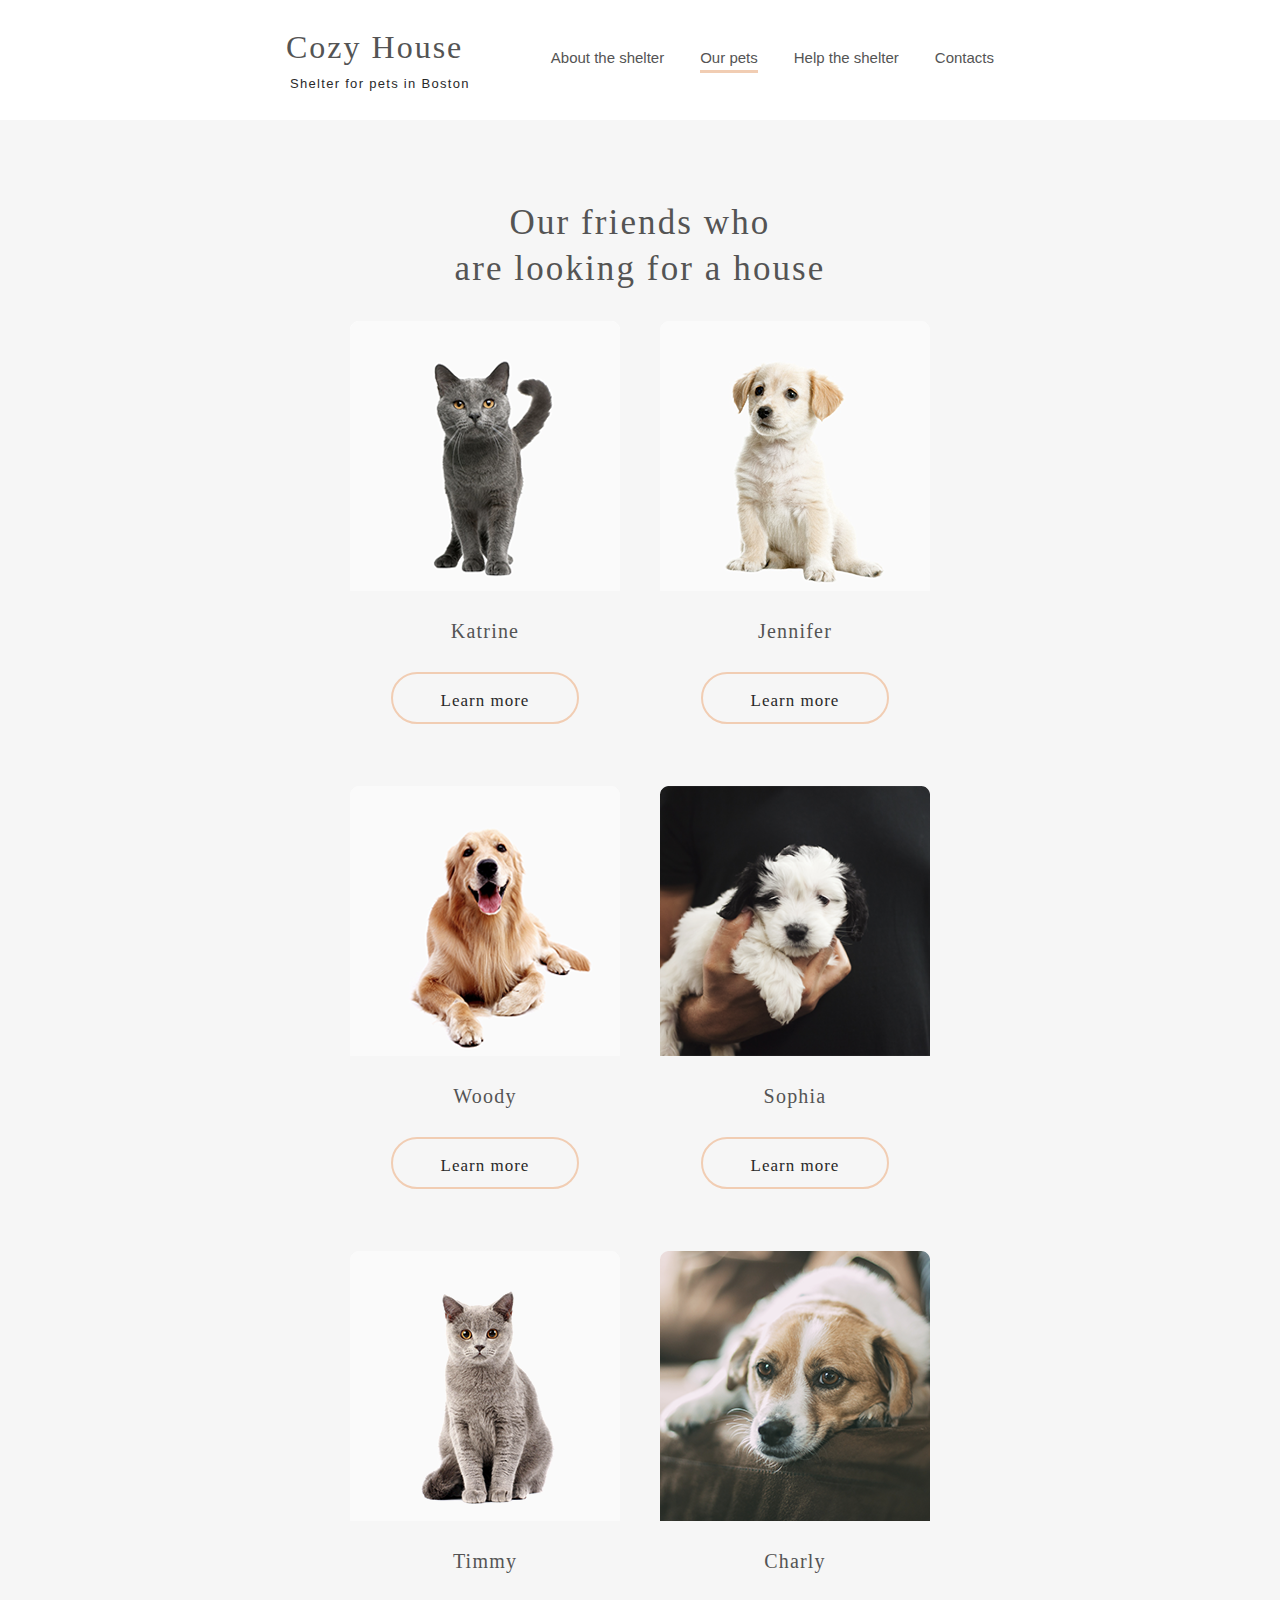
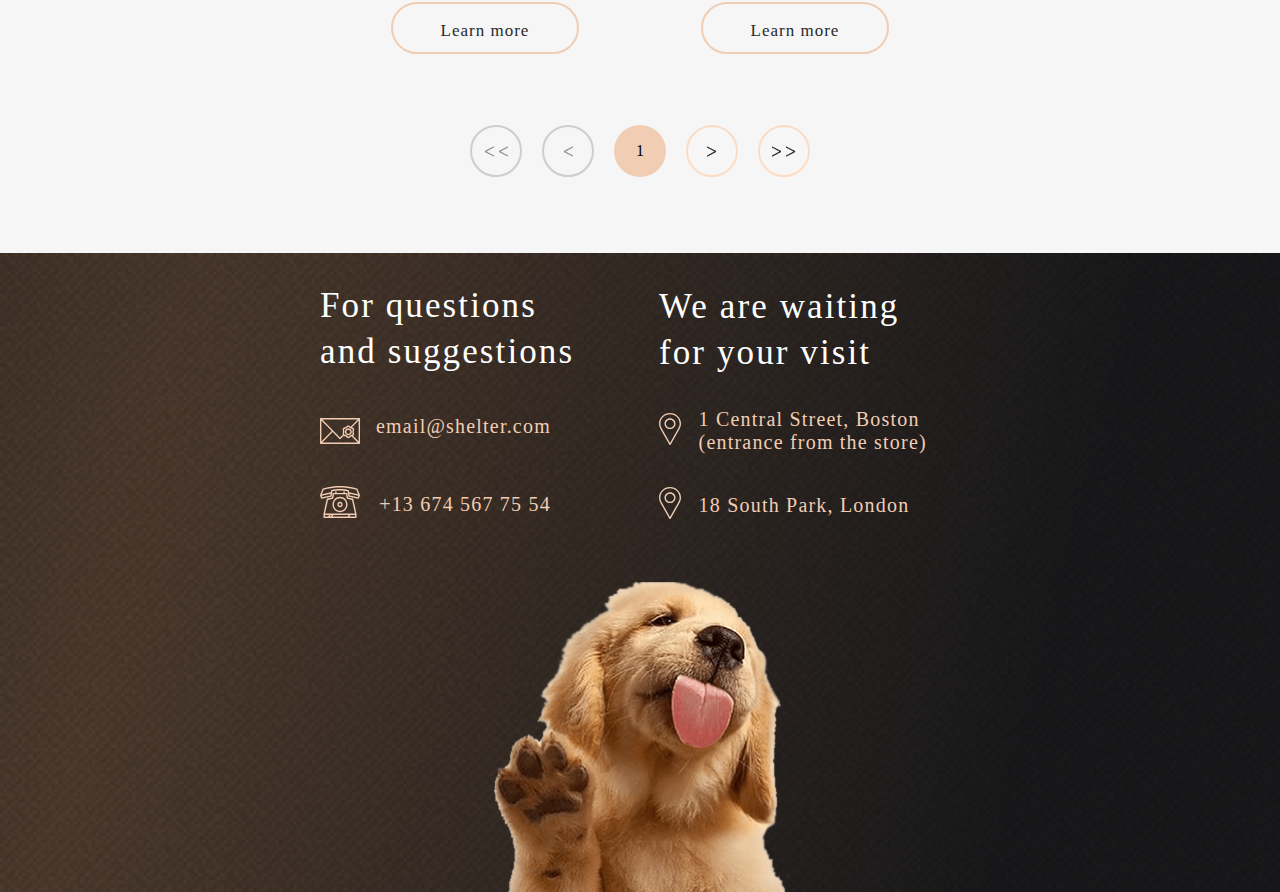
==== pages/pets/index.html @ 71112c34 "add files" ====
<!DOCTYPE html>
<html lang="en">
<head>
    <meta charset="UTF-8">
    <meta name="viewport" content="width=device-width, initial-scale=1.0">
    <link href = 'style.css' type='text/css' rel = 'stylesheet'>
    <title>Our Pets</title>
</head>
<body>
    <div class = 'wrapper'>
        <header class = 'header'>
            <div class = 'header_container'>
                <div class = 'logo'>
                    <h1>Cozy House</h1>
                    <p>Shelter for pets in Boston</p>
                </div>
                <nav>
                    <a href="../../pages/main/index.html">About the shelter</a>
                    <a href="#">Our pets</a>
                    <a href="../../pages/main/index.html#help">Help the shelter</a>
                    <a href="#footer">Contacts</a>
                </nav>
            </div>
        </header>
        <div class = 'pets_wrapper'>
            <div class = 'pets'>
                <div class = 'our_friends_container'>
                    <h3>Our friends who<br>are looking for a house</h3>
                </div>
                <div class = 'pets_grid'>
                    <div class="pets_grid_1">
                        <img src="../../assets/images/pets-katrine.png" width="270px" height="270px">
                        <p>Katrine</p>
                        <a href="#" class="button_pet">Learn more</a>
                    </div>
                    <div class="pets_grid_2">
                        <img src="../../assets/images/pets-jennifer.png" width="270px" height="270px" >
                        <p>Jennifer</p>
                        <a href="#" class="button_pet">Learn more</a>
                    </div>
                    <div class="pets_grid_3">
                        <img src="../../assets/images/pets-woody.png" width="270px" height="270px" >
                        <p>Woody</p>
                        <a href="#" class="button_pet">Learn more</a>
                    </div>
                    <div class="pets_grid_4">
                        <img src="../../assets/images/pets-sophia.png" width="270px" height="270px" >
                        <p>Sophia</p>
                        <a href="#" class="button_pet">Learn more</a>
                    </div>
                    <div class="pets_grid_5">
                        <img src="../../assets/images/pets-timmy.png" width="270px" height="270px" >
                        <p>Timmy</p>
                        <a href="#" class="button_pet">Learn more</a>
                    </div>
                    <div class="pets_grid_6">
                        <img src="../../assets/images/pets-charly.png" width="270px" height="270px" >
                        <p>Charly</p>
                        <a href="#" class="button_pet">Learn more</a>
                    </div>
                    <div class="pets_grid_7">
                        <img src="../../assets/images/pets-scarlet.png" width="270px" height="270px" >
                        <p>Scarlett</p>
                        <a href="#" class="button_pet">Learn more</a>
                    </div>
                    <div class="pets_grid_8">
                        <img src="../../assets/images/pets-freddie.png" width="270px" height="270px" >
                        <p>Freddie</p>
                        <a href="#" class="button_pet">Learn more</a>
                    </div>
                </div>
                <div class="pagination">
                    <div class = 'btn_pag_left_double disable'>
                        <img src ='../../assets/icons/double_arrow.png' width = '25px' height="11px" class="disable_arrow">
                    </div>
                    <div class = 'btn_pag_left disable'>
                        <img src ='../../assets/icons/arrow.png' width = '10px' height="11px" class="disable_arrow" >
                    </div>
                    <div class = 'pag_page'>
                        <span>1</span>
                    </div>
                    <div class = 'btn_pag_right'>
                        <img src ='../../assets/icons/arrow.png' width = '10px' height="11px" >
                    </div>
                    <div class = 'btn_pag_rigth_double'>
                        <img src ='../../assets/icons/double_arrow.png' width = '25px' height="11px" >
                    </div>
                </div>
            </div>
        </div>
        <div class="footer_wrapper">
            <footer id="footer">
                <div class="footer_container">
                    <div class = 'footer_grid'>
                        <div class="footer_first_grid">
                            <h3>For questions and suggestions</h3>
                            <div class="footer_mail_flex">
                                <div>
                                    <a href="mailto:email@shelter.com"><img src="../../assets/icons/icon-email.svg"></a>
                                </div>
                                <div>
                                    <a href="mailto:email@shelter.com">email@shelter.com</a>
                                </div>
                            </div>
                            <div class = 'footer_phone_flex'>
                                <div>
                                    <a href="tel:+136745677554"><img src="../../assets/icons/icon-phone.svg"></a>
                                </div>
                                <div>
                                    <a href="tel:+136745677554">+13 674 567 75 54</a>
                                </div>
                            </div>
                        </div>
                        <div class="footer_second_grid">
                            <h3>We are waiting for your visit</h3>
                            <div class="footer_location_flex">
                                <div>
                                    <a href="https://www.google.com/maps/place/%D0%93%D1%80%D0%B5%D0%BD%D0%BB%D0%B0%D0%BD%D0%B4%D0%B8%D1%8F/@67.8645789,-73.8123228,3z/data=!3m1!4b1!4m5!3m4!1s0x4ea20dbbe3c07715:0x34cf9d830114e218!8m2!3d65.8747247!4d-46.1425781!5m1!1e1?hl=ru-RU" target="_blank"><img src="../../assets/icons/icon-marker.svg"></a>
                                </div>
                                <div class="location_link">
                                    <a href="https://www.google.com/maps/place/%D0%93%D1%80%D0%B5%D0%BD%D0%BB%D0%B0%D0%BD%D0%B4%D0%B8%D1%8F/@67.8645789,-73.8123228,3z/data=!3m1!4b1!4m5!3m4!1s0x4ea20dbbe3c07715:0x34cf9d830114e218!8m2!3d65.8747247!4d-46.1425781!5m1!1e1?hl=ru-RU" target="_blank">1 Central Street, Boston (entrance from the store)</a>
                                </div>
                            </div>
                            <div class = 'footer_location_flex'>
                                <div>
                                    <a href="https://www.google.com/maps/place/%D0%93%D1%80%D0%B5%D0%BD%D0%BB%D0%B0%D0%BD%D0%B4%D0%B8%D1%8F/@67.8645789,-73.8123228,3z/data=!3m1!4b1!4m5!3m4!1s0x4ea20dbbe3c07715:0x34cf9d830114e218!8m2!3d65.8747247!4d-46.1425781!5m1!1e1?hl=ru-RU" target="_blank"><img src="../../assets/icons/icon-marker.svg"></a>
                                </div>
                                <div>
                                    <a href="https://www.google.com/maps/place/%D0%93%D1%80%D0%B5%D0%BD%D0%BB%D0%B0%D0%BD%D0%B4%D0%B8%D1%8F/@67.8645789,-73.8123228,3z/data=!3m1!4b1!4m5!3m4!1s0x4ea20dbbe3c07715:0x34cf9d830114e218!8m2!3d65.8747247!4d-46.1425781!5m1!1e1?hl=ru-RU" target="_blank">18 South Park, London </a>
                                </div>
                            </div>
                        </div>
                        <div class = "footer_third_grid">
                            <img src="../../assets/images/footer-puppy.png" >
                        </div>
                    </div>
                </div>
            </footer>
        </div>
    </div>
    <script src = 'script.js'></script>
</body>
</html>
---- pages/pets/style.css ----
*,
::before,
::after {
  box-sizing: border-box;
  margin: 0;
  padding: 0;
}

.header {
  width: 1280px;
  height: 120px;
  /* position: sticky; */
  background-color: #FFFFFF;
  top: 0;
  margin: 0px auto;
}

.header_container {
  width: 93.75%;
  display: flex;
  justify-content: space-between;
  align-items: center;
  margin: 0px auto;
  padding-top: 1.875rem;
}

.logo {
  cursor: pointer;
}

.logo h1 {
  font: normal 400 32px Georgia;
  letter-spacing: 2px;
  line-height: 35.2px;
  color: #545454;
}

.logo p {
  font: normal 400 13px Arial;
  color: #292929;
  padding-top: 0.65rem;
  padding-left: 4px;
  letter-spacing: 0.1em;
  line-height: 15px;
}

nav {
  margin-bottom: 0.3125rem;
}

nav a {
  font: normal 400 15px Arial;
  color: #545454;
  text-decoration: none;
  padding-bottom: 4px;
}

nav a:hover {
  cursor: pointer;
  border-bottom: 0.2rem solid #F1CDB3;
  transition: 0.2s;
}

nav a:nth-of-type(2) {
  margin-right: 2rem;
  margin-left: 2rem;
}

nav a:nth-of-type(3) {
  margin-right: 2rem;
}

nav a:nth-of-type(2) {
  border-bottom: 0.2rem solid #F1CDB3;
}

/* ======================================================================= */
/* Pets */

.pets_wrapper{
  width: 100%;
  background-color: #F6F6F6;
}
.pets {
  width: 1280px;
  height: 1342px;
  margin: 0px auto;
}

.our_friends_container {
  width: 93.75%;
  margin: 0px auto;
}

.our_friends_container h3 {
  width: 33.33%;
  font: normal 400 35px Georgia;
  line-height: 45.5px;
  margin: 0px auto;
  color: #545454;
  text-align: center;
  letter-spacing: 0.06em;
  padding-top: 5rem;
}

.pets_grid {
  width: 93.75%;
  height: 873px;
  margin: 0px auto;
  margin-top: 3.64rem;
  display: grid;
  grid-template-columns: 1fr 1fr 1fr 1fr;
  grid-template-rows: 1fr 1fr;
  grid-row-gap: 4rem;
  grid-column-gap: 2.5rem;
}

.pets_grid div:hover {
  cursor: pointer;
  box-shadow: 0px 5px 10px 2px rgba(34, 60, 80, 0.2);
  transition: 0.1s;
}
.pets_grid div:hover a {
  background-color: #FDDCC4;
}

.pets_grid p {
  font: normal 400 20px Georgia;
  letter-spacing: 0.06em;
  line-height: 23px;
  color: #545454;
  text-align: center;
  margin-top: 1.59rem;
}

.button_pet {
  width: 69.27%;
  padding-top: 17px;
  padding-bottom: 11px;
  display: block;
  text-align: center;
  margin: 0px auto;
  margin-top: 1.8125rem;
  font: normal 400 17px Georgia;
  letter-spacing: 1px;
  color: #292929;
  text-decoration: none;
  outline: none;
  border: 2px solid #F1CDB3;
  border-radius: 100px;
}

.button_pet:hover {
  background-color: #FDDCC4;
  transition: 0.1s;
}

.pagination {
  width: 26.56%;
  display: flex;
  margin: 0px auto;
  justify-content: space-between;
  margin-top: 5.5rem;
}

.btn_pag_right:hover, .btn_pag_rigth_double:hover {
  cursor: pointer;
  background-color: #FDDCC4;
  transition: 0.1s;
}

.pag_page {
  border: none;
  background-color: #F1CDB3;
  width: 52px;
  height: 52px;
  border-radius: 50%;
  text-align: center;
}

.btn_pag_left_double, .btn_pag_left, .btn_pag_right, .btn_pag_rigth_double {
  width: 52px;
  height: 52px;
  border: 2px solid #FDDCC4;
  border-radius: 50%;
  text-align: center;
}

.pagination img, .pagination span {
  position: relative;
  top: 33%;
}

.btn_pag_left_double img, .btn_pag_left img {
  transform: rotate(180deg);
}

.btn_pag_left_double.disable {
  border: 2px solid #CDCDCD;
}

.btn_pag_left.disable {
  border: 2px solid #CDCDCD;
}

.disable_arrow {
  filter: opacity(0.5);
}

/* ======================================================================= */
/* Footer */

.footer_wrapper{
  width: 100%;
  background-image: url("../../assets/images/footer-background.png");
  background-repeat: no-repeat;
  background-size: cover;
}
footer {
  width: 1280px;
  height: 350px;
  margin: 0px auto;
}

.footer_container {
  width: 93.75%;
  margin: 0px auto;
  height: 100%;
}

.footer_grid {
  display: grid;
  grid-template-columns: 1.15fr 1fr 1fr;
}

.footer_first_grid {
  margin-top: 3.5rem;
}

.footer_grid h3 {
  width: 69.5%;
  font: normal 400 35px Georgia;
  line-height: 45.5px;
  color: #FFFFFF;
  letter-spacing: 0.06em;
}

.footer_mail_flex {
  display: flex;
  margin-top: 2.59rem;
  gap: 1rem;
  cursor: pointer;
}

.footer_mail_flex a {
  font: normal 400 20px Georgia;
  color: #F1CDB3;
  letter-spacing: 0.06em;
  text-decoration: none;
}

.footer_phone_flex {
  display: flex;
  margin-top: 2.1rem;
  gap: 1.2rem;
  align-items: center;
  cursor: pointer;
}

.footer_phone_flex a {
  font: normal 400 20px Georgia;
  color: #F1CDB3;
  letter-spacing: 0.06em;
  text-decoration: none;
}

.footer_second_grid {
  margin-top: 3.5rem;
}

.footer_location_flex {
  display: flex;
  margin-top: 2rem;
  gap: 1.1rem;
  align-items: center;
  cursor: pointer;
}

.location_link {
  width: 68.25%;
}

.footer_location_flex a {
  font: normal 400 20px Georgia;
  color: #F1CDB3;
  letter-spacing: 0.06em;
  text-decoration: none;
  line-height: 23px;
}

.footer_third_grid img {
  position: relative;
  top: 2.5rem;
  left: 5rem;
}

/* Tablet view */
@media (min-width: 768px) and (max-width: 1280px) {

  .header {
    width: 768px;
    height: 120px;
  }

  .header_container {
    width: 92.1875%;
  }

  /* ======================================================================= */
/* Pets */

  .pets_wrapper{
    width: 100%;
    background-color: #F6F6F6;
  }
  .pets {
    width: 768px;
    height: 1733px;
    margin: 0px auto;
  }

  .our_friends_container {
    width: 92.1875%;
    margin: 0px auto;
  }
  
  .our_friends_container h3 {
    width: 56.497%;
  }

  .pets_grid {
    width: 75.52%;
    height: 1365px;
    margin: 0px auto;
    margin-top: 1.875rem;
    display: grid;
    grid-template-columns: 1fr 1fr;
    grid-template-rows: 1fr 1fr 1fr;
    grid-row-gap: 1.875rem;
    grid-column-gap: 2.5rem;
  }

  .pets_grid_7{
    display: none;
  }

  .pets_grid_8{
    display: none;
  }

  .pagination {
    width: 44.27%;
    display: flex;
    margin: 0px auto;
    justify-content: space-between;
    margin-top: 2.4375rem;
  }

   /* ======================================================================= */
/* Footer */
.footer_wrapper {
  width: 100%;
  background-image: url("../../assets/images/footer-gradient-background.png");
  background-repeat: no-repeat;
  background-size: cover;
}

footer {
  width: 768px;
  height: 639px;
  margin: 0px auto;
}

.footer_first_grid {
  margin-top: 3.5rem;
  grid-area:communication
}

.footer_second_grid {
  margin-top: 3.5rem;
  grid-area:location;
}


.footer_third_grid{
  grid-area: footerpet;
}

.footer_container {
  width: 92.1875%;
  margin: 0px auto;
  height: 100%;
}

.footer_grid {
  display: grid;
  grid-template-columns: 1fr 1fr;
  grid-template-rows: 1fr 1fr;
  grid-template-areas: "communication location"
                        "footerpet footerpet";
}

.footer_first_grid {
  margin-left:2.125rem;
  margin-top: 1.875rem;
}

.footer_grid h3 {
  width: 87.8755%;
  font: normal 400 35px Georgia;
  line-height: 45.5px;
  color: #FFFFFF;
  letter-spacing: 0.06em;
}

.footer_mail_flex {
  display: flex;
  margin-top: 2.59rem;
  gap: 1rem;
}

.footer_mail_flex a {
  font: normal 400 20px Georgia;
  color: #F1CDB3;
  letter-spacing: 0.06em;
  text-decoration: none;
}

.footer_phone_flex {
  display: flex;
  margin-top: 2.1rem;
  gap: 1.2rem;
  align-items: center;
}

.footer_phone_flex a {
  font: normal 400 20px Georgia;
  color: #F1CDB3;
  letter-spacing: 0.06em;
  text-decoration: none;
}

.footer_second_grid {
  margin-left:1.1875rem;
  margin-top: 1.9375rem;
}

.footer_location_flex {
  display: flex;
  margin-top: 2.0625rem;
  gap: 1.1rem;
  align-items: center;
}

.location_link {
  width: 77.62%;
}

.footer_location_flex a {
  font: normal 400 20px Georgia;
  color: #F1CDB3;
  letter-spacing: 0.06em;
  text-decoration: none;
  line-height: 23px;
}

.footer_third_grid img {
  position: relative;
  top: 0.9375rem;
  left: 12.75rem;
}
}

@media (min-width: 320px) and (max-width: 767px) {

  .header {
    width: 320px;
    height: 120px;
  }

  nav{
    display: none;
  }

  .header_container {
    width: 93.75%;
  }

    /* ======================================================================= */
/* Pets */

.pets_wrapper{
  width: 100%;
  background-color: #F6F6F6;
}
.pets {
  width: 320px;
  height: 1649px;
  margin: 0px auto;
}

.our_friends_container {
  width: 93.75%;
  margin: 0px auto;
}

.our_friends_container h3 {
  width: 100%;
  font: normal 400 25px Georgia;
  line-height: 32.5px;
  letter-spacing: 0.06em;
  text-align: center;
  padding-top: 2.625rem;
}

.pets_grid {
  width: 84.375%;
  height: 1365px;
  margin: 0px auto;
  margin-top: 2.625rem;
  display: grid;
  grid-template-columns: 1fr;
  grid-template-rows: 1fr 1fr 1fr;
  grid-row-gap: 1.875rem;
  grid-column-gap: 2.5rem;
}

.pets_grid_4{
  display: none;
}

.pets_grid_5{
  display: none;
}

.pets_grid_6{
  display: none;
}

.pets_grid_7{
  display: none;
}

.pets_grid_8{
  display: none;
}


.pagination {
  width: 93.75%;
  display: flex;
  margin: 0px auto;
  justify-content: space-between;
  margin-top: 2.625rem;
}


/* Footer */
/* ========================================================================= */

.footer_wrapper {
  width: 100%;
  background-image: url("../../assets/images/footer-gradient-background_mobile.png");
  background-repeat: no-repeat;
  background-size: cover;
}

footer {
  width: 320px;
  height: 809px;
  margin: 0px auto;
}

.footer_first_grid {
  margin-top: 3.5rem;
  grid-area:communication
}

.footer_second_grid {
  margin-top: 3.5rem;
  grid-area:location;
}


.footer_third_grid{
  grid-area: footerpet;
}

.footer_container {
  width: 93.75%;
  margin: 0px auto;
  height: 100%;
}

.footer_grid {
  display: grid;
  grid-template-columns: 1fr;
  grid-template-rows: 1fr 1fr 1fr;
  grid-template-areas: "communication"
                        "location"
                        "footerpet";
}

.footer_first_grid {
  margin-left:0rem;
  margin-top: 1.875rem;
}

.footer_grid h3 {
  margin: 0px auto;
  width: 87.8755%;
  font: normal 400 25px Georgia;
  line-height: 32.5px;
  color: #FFFFFF;
  letter-spacing: 0.06em;
  text-align: center;
}

.footer_mail_flex {
  display: flex;
  margin-top: 2.59rem;
  justify-content: center;
  gap: 1rem;
}

.footer_mail_flex a {
  font: normal 400 20px Georgia;
  color: #F1CDB3;
  letter-spacing: 0.06em;
  text-decoration: none;
}

.footer_phone_flex {
  display: flex;
  margin-top: 2.1rem;
  gap: 1.2rem;
  align-items: center;
  justify-content: center;
}

.footer_phone_flex a {
  font: normal 400 20px Georgia;
  color: #F1CDB3;
  letter-spacing: 0.06em;
  text-decoration: none;
}

.footer_second_grid {
  margin-left:1.1875rem;
  margin-top: 1.9375rem;
}

.footer_location_flex {
  display: flex;
  margin-top: 2.0625rem;
  gap: 1.1rem;
  align-items: center;
}

.location_link {
  width: 77.62%;
}

.footer_location_flex a {
  font: normal 400 20px Georgia;
  color: #F1CDB3;
  letter-spacing: 0.06em;
  text-decoration: none;
  line-height: 23px;
}

.footer_third_grid img {
  position: relative;
  top: 0.9375rem;
  left: 12.75rem;
}




}
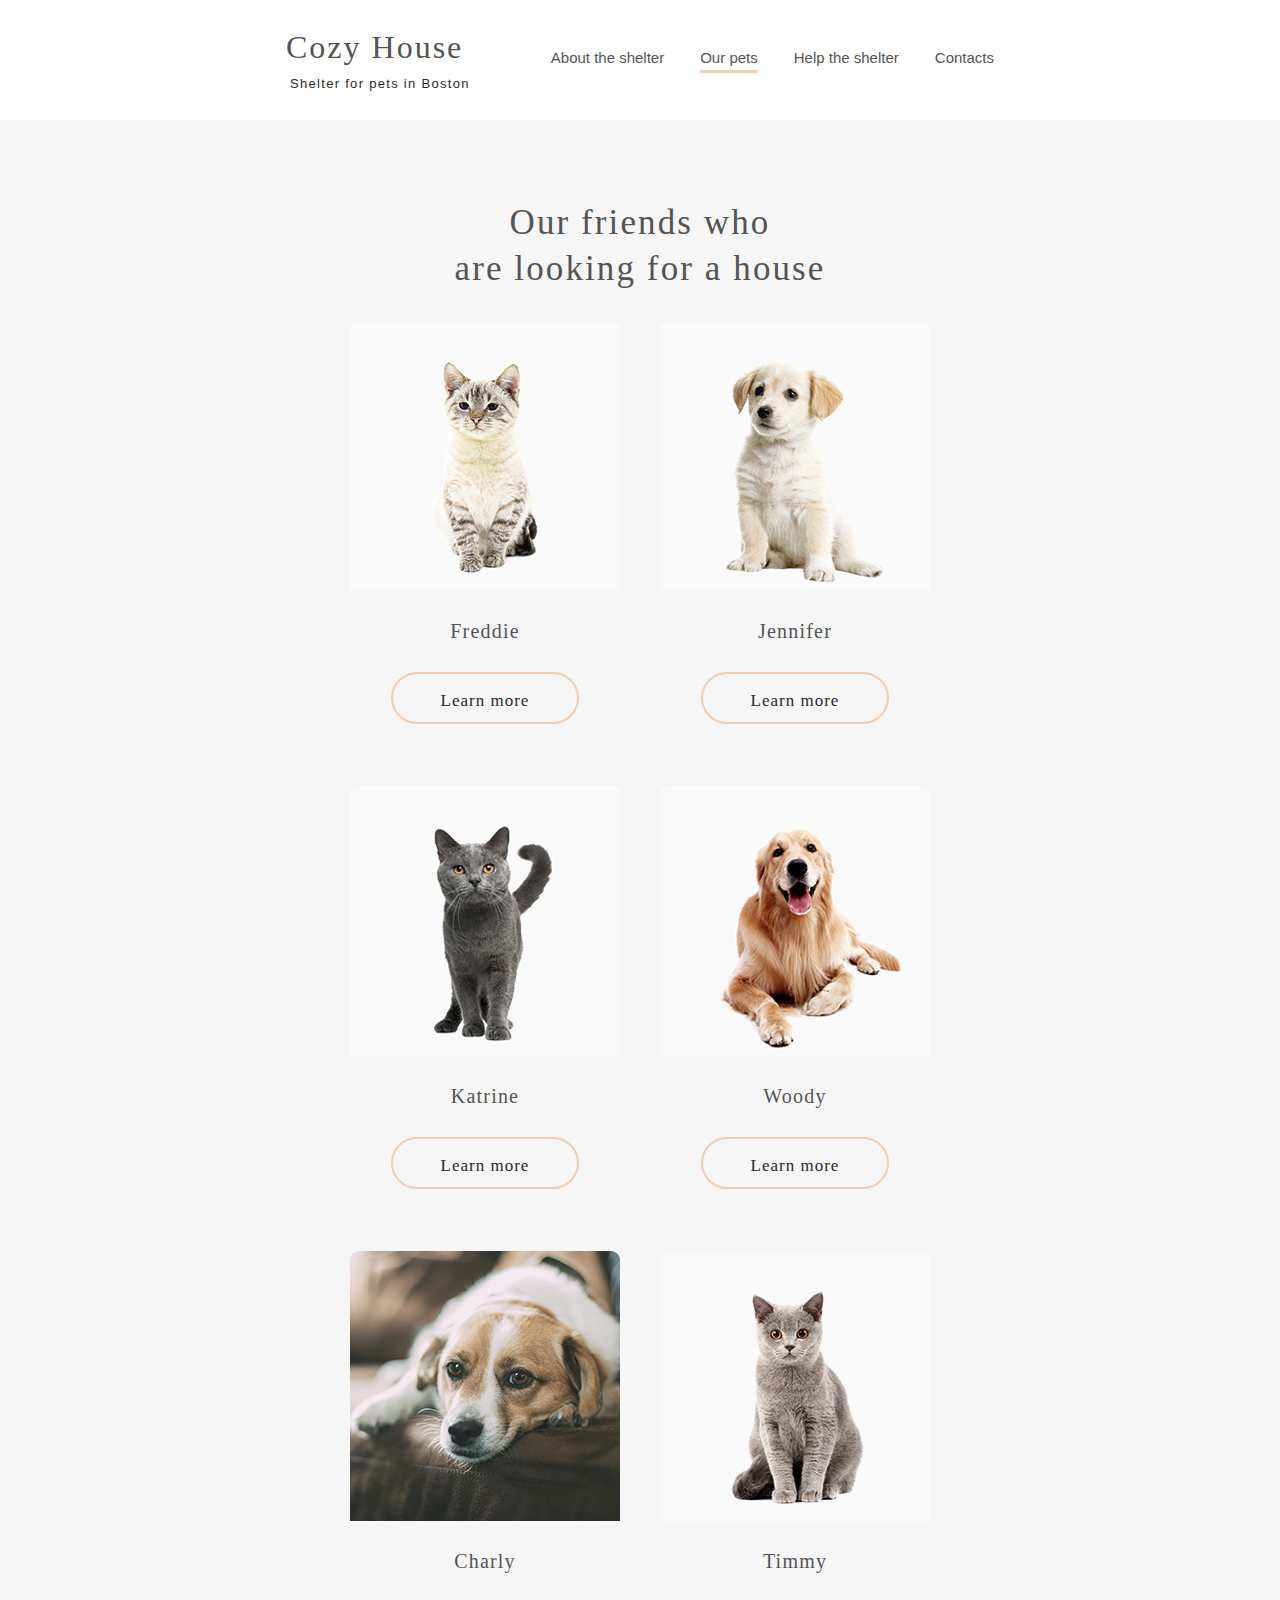
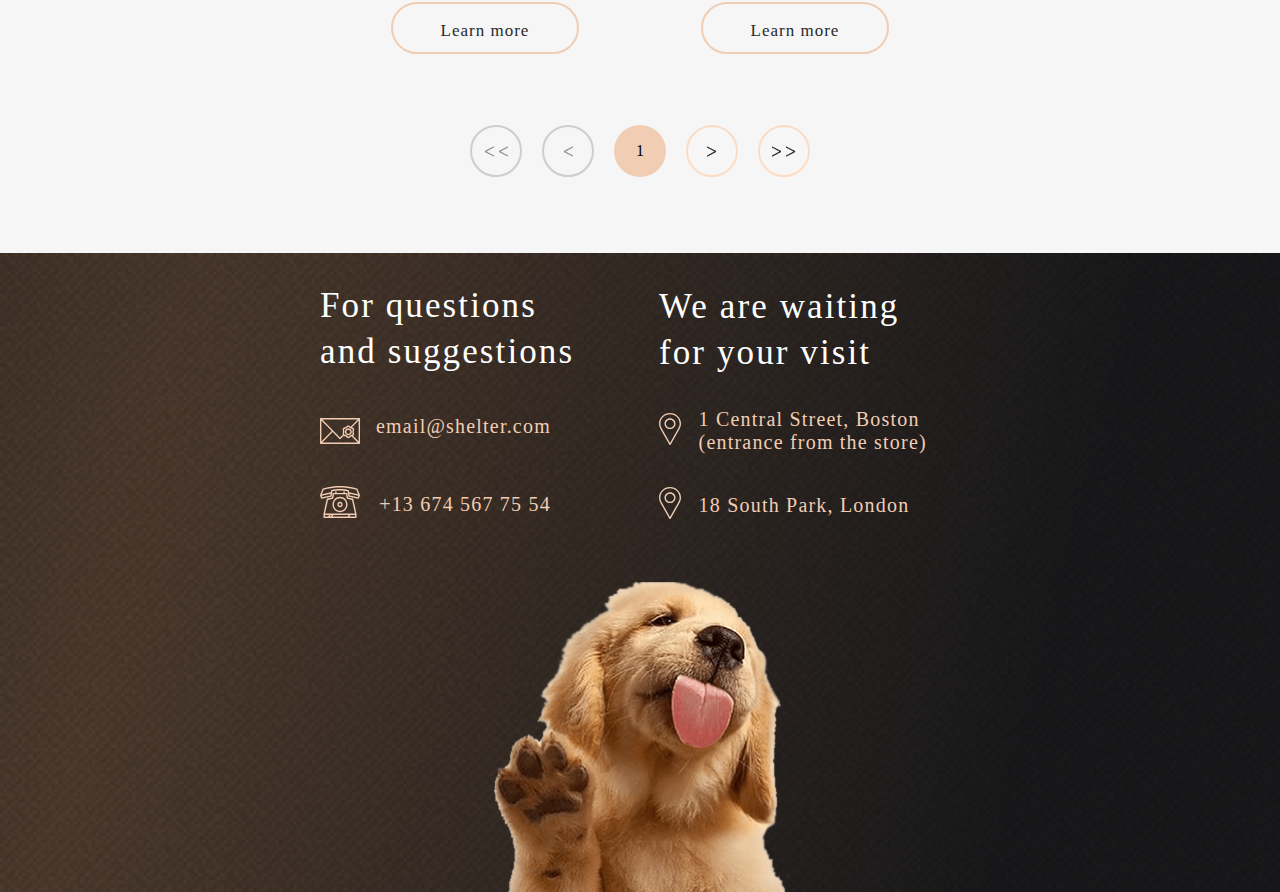
==== commit 60087d1c: "feat new feature" ====
--- a/pages/pets/index.html
+++ b/pages/pets/index.html
@@ -4,6 +4,8 @@
     <meta charset="UTF-8">
     <meta name="viewport" content="width=device-width, initial-scale=1.0">
     <link href = 'style.css' type='text/css' rel = 'stylesheet'>
+    <link rel="preconnect" href="https://fonts.gstatic.com">
+    <link href="https://fonts.googleapis.com/css2?family=Andika+New+Basic:wght@400;700&display=swap" rel="stylesheet">
     <title>Our Pets</title>
 </head>
 <body>
@@ -14,12 +16,26 @@
                     <h1>Cozy House</h1>
                     <p>Shelter for pets in Boston</p>
                 </div>
-                <nav>
-                    <a href="../../pages/main/index.html">About the shelter</a>
+                <nav class = 'nav'>
+                    <input type="checkbox" id="nav__checkbox" class="nav__checkbox">
+                    <label for="nav__checkbox" class="nav__toggle">
+                        <svg class="menu" viewBox="0 0 448 512" width="100" title="bars">
+                            <path d="M16 132h416c8.837 0 16-7.163 16-16V76c0-8.837-7.163-16-16-16H16C7.163 60 0 67.163 0 76v40c0 8.837 7.163 16 16 16zm0 160h416c8.837 0 16-7.163 16-16v-40c0-8.837-7.163-16-16-16H16c-8.837 0-16 7.163-16 16v40c0 8.837 7.163 16 16 16zm0 160h416c8.837 0 16-7.163 16-16v-40c0-8.837-7.163-16-16-16H16c-8.837 0-16 7.163-16 16v40c0 8.837 7.163 16 16 16z" />
+                        </svg>
+                    </label>
+                    <a href="../main/index.html">About the shelter</a>
                     <a href="#">Our pets</a>
                     <a href="../../pages/main/index.html#help">Help the shelter</a>
                     <a href="#footer">Contacts</a>
                 </nav>
+            </div>
+            <div class = 'burger_menu'>
+                <div class = 'burger_links'>
+                    <a href="../main/index.html">About the shelter</a>
+                    <a href="#">Our pets</a>
+                    <a href="../../pages/main/index.html#help">Help the shelter</a>
+                    <a href="#footer">Contacts</a>
+                </div>
             </div>
         </header>
         <div class = 'pets_wrapper'>
@@ -28,42 +44,42 @@
                     <h3>Our friends who<br>are looking for a house</h3>
                 </div>
                 <div class = 'pets_grid'>
-                    <div class="pets_grid_1">
-                        <img src="../../assets/images/pets-katrine.png" width="270px" height="270px">
-                        <p>Katrine</p>
+                    <div class="pets_grid_1" id = ''>
+                        <img src="" width="270px" height="270px">
+                        <p></p>
                         <a href="#" class="button_pet">Learn more</a>
                     </div>
-                    <div class="pets_grid_2">
-                        <img src="../../assets/images/pets-jennifer.png" width="270px" height="270px" >
-                        <p>Jennifer</p>
+                    <div class="pets_grid_2" id = ''>
+                        <img src="" width="270px" height="270px" >
+                        <p></p>
                         <a href="#" class="button_pet">Learn more</a>
                     </div>
-                    <div class="pets_grid_3">
-                        <img src="../../assets/images/pets-woody.png" width="270px" height="270px" >
-                        <p>Woody</p>
+                    <div class="pets_grid_3" id = ''>
+                        <img src="" width="270px" height="270px" >
+                        <p></p>
                         <a href="#" class="button_pet">Learn more</a>
                     </div>
-                    <div class="pets_grid_4">
-                        <img src="../../assets/images/pets-sophia.png" width="270px" height="270px" >
-                        <p>Sophia</p>
+                    <div class="pets_grid_4" id = ''>
+                        <img src="" width="270px" height="270px" >
+                        <p></p>
                         <a href="#" class="button_pet">Learn more</a>
                     </div>
-                    <div class="pets_grid_5">
-                        <img src="../../assets/images/pets-timmy.png" width="270px" height="270px" >
-                        <p>Timmy</p>
+                    <div class="pets_grid_5" id = ''>
+                        <img src="" width="270px" height="270px" >
+                        <p></p>
                         <a href="#" class="button_pet">Learn more</a>
                     </div>
-                    <div class="pets_grid_6">
-                        <img src="../../assets/images/pets-charly.png" width="270px" height="270px" >
-                        <p>Charly</p>
+                    <div class="pets_grid_6" id = ''>
+                        <img src="" width="270px" height="270px" >
+                        <p></p>
                         <a href="#" class="button_pet">Learn more</a>
                     </div>
-                    <div class="pets_grid_7">
-                        <img src="../../assets/images/pets-scarlet.png" width="270px" height="270px" >
-                        <p>Scarlett</p>
+                    <div class="pets_grid_7" id = ''>
+                        <img src="" width="270px" height="270px" >
+                        <p></p>
                         <a href="#" class="button_pet">Learn more</a>
                     </div>
-                    <div class="pets_grid_8">
+                    <div class="pets_grid_8" id = ''>
                         <img src="../../assets/images/pets-freddie.png" width="270px" height="270px" >
                         <p>Freddie</p>
                         <a href="#" class="button_pet">Learn more</a>
@@ -84,6 +100,29 @@
                     </div>
                     <div class = 'btn_pag_rigth_double'>
                         <img src ='../../assets/icons/double_arrow.png' width = '25px' height="11px" >
+                    </div>
+                </div>
+            </div>
+        </div>
+        <div class = 'modal_wrapper'>
+            <div class = 'modal'>
+                <div class = 'modal_close'>
+                    <img src = '../../assets/images/Vector.png'>
+                </div>
+                <div class = 'modal_info'>
+                    <div class = 'modal_img'>
+                        <img src="">
+                    </div>
+                    <div class = 'modal_content'>
+                        <h3></h3>
+                        <h4></h4>
+                        <p></p>
+                        <ul>
+                            <li><b>Age:</b></li>
+                            <li><b>Inoculations:</b></li>
+                            <li><b>Diseases:</b></li>
+                            <li><b>Parasites:</b></li>
+                        </ul>
                     </div>
                 </div>
             </div>
@@ -113,7 +152,7 @@
                         </div>
                         <div class="footer_second_grid">
                             <h3>We are waiting for your visit</h3>
-                            <div class="footer_location_flex">
+                            <div class="footer_location_flex footer_1">
                                 <div>
                                     <a href="https://www.google.com/maps/place/%D0%93%D1%80%D0%B5%D0%BD%D0%BB%D0%B0%D0%BD%D0%B4%D0%B8%D1%8F/@67.8645789,-73.8123228,3z/data=!3m1!4b1!4m5!3m4!1s0x4ea20dbbe3c07715:0x34cf9d830114e218!8m2!3d65.8747247!4d-46.1425781!5m1!1e1?hl=ru-RU" target="_blank"><img src="../../assets/icons/icon-marker.svg"></a>
                                 </div>
@@ -121,7 +160,7 @@
                                     <a href="https://www.google.com/maps/place/%D0%93%D1%80%D0%B5%D0%BD%D0%BB%D0%B0%D0%BD%D0%B4%D0%B8%D1%8F/@67.8645789,-73.8123228,3z/data=!3m1!4b1!4m5!3m4!1s0x4ea20dbbe3c07715:0x34cf9d830114e218!8m2!3d65.8747247!4d-46.1425781!5m1!1e1?hl=ru-RU" target="_blank">1 Central Street, Boston (entrance from the store)</a>
                                 </div>
                             </div>
-                            <div class = 'footer_location_flex'>
+                            <div class = 'footer_location_flex footer_2'>
                                 <div>
                                     <a href="https://www.google.com/maps/place/%D0%93%D1%80%D0%B5%D0%BD%D0%BB%D0%B0%D0%BD%D0%B4%D0%B8%D1%8F/@67.8645789,-73.8123228,3z/data=!3m1!4b1!4m5!3m4!1s0x4ea20dbbe3c07715:0x34cf9d830114e218!8m2!3d65.8747247!4d-46.1425781!5m1!1e1?hl=ru-RU" target="_blank"><img src="../../assets/icons/icon-marker.svg"></a>
                                 </div>
--- a/pages/pets/style.css
+++ b/pages/pets/style.css
@@ -6,13 +6,123 @@
   padding: 0;
 }
 
+html {
+  width:100vw;
+  overflow-x:hidden;
+  scroll-behavior: smooth; 
+}
+
+
+
+.wrapper{
+  position: relative;
+}
+
+/* Modal window */
+
+.modal_wrapper{
+  position: fixed;
+  width:952px;
+  left: 50%;
+  top: 50%;
+  transform: translate(-50%, -50%);
+  display: none;
+  z-index: 1000;
+}
+
+.modal_close{
+  width: 52px;
+  height: 52px;
+  border: 2px solid #FDDCC4;
+  border-radius: 50%;
+  margin-left: auto;
+}
+
+.modal_close:hover{
+  cursor: pointer;
+  background-color: #FDDCC4;
+  transition: 0.1s;
+}
+
+.modal_close img{
+  position: relative;
+  top: 33%;
+  left: 37%;
+}
+
+.modal_info{
+  margin-right: 52px;
+  display: flex;
+  background-color: #FAFAFA;
+  justify-content: space-between;
+  border-radius: 9px;
+}
+
+.modal_img{
+  width:500px;
+  height: 500px;
+}
+
+.modal_img img{
+  width: 100%;
+  height: 100%;
+  object-fit: cover;
+  border-bottom-left-radius: 9px;
+}
+
+.modal_content{
+  width:351px;
+  margin: 50px 20px 0px 0px;
+}
+
+.modal_content h3{
+  font-family: 'Georgia';
+  font-style: normal;
+  font-weight: 400;
+  font-size: 35px;
+  line-height: 45.5px;
+  letter-spacing: 0.06em;
+  color: #000000;
+}
+
+.modal_content h4{
+  font-family: 'Georgia';
+  font-style: normal;
+  font-weight: 400;
+  font-size: 20px;
+  line-height: 23px;
+  letter-spacing: 0.06em;
+  color: #000000;
+  margin-top:10px;
+}
+
+.modal_content p{
+  font-family: 'Georgia';
+  font-style: normal;
+  font-weight: 400;
+  font-size: 13px;
+  line-height: 14px;
+  letter-spacing: 0.06em;
+  color: #000000;
+  margin-top: 20px;
+}
+
+.modal_content ul{
+  margin-top: 20px;
+  margin-left: 14px;
+}
+
+
+
 .header {
   width: 1280px;
   height: 120px;
-  /* position: sticky; */
+  position: sticky;
   background-color: #FFFFFF;
   top: 0;
   margin: 0px auto;
+  overflow: hidden;
+  z-index: 1;
 }
 
 .header_container {
@@ -22,6 +132,10 @@
   align-items: center;
   margin: 0px auto;
   padding-top: 1.875rem;
+}
+
+.burger_menu{
+  display: none;
 }
 
 .logo {
@@ -48,6 +162,27 @@
   margin-bottom: 0.3125rem;
 }
 
+.nav__toggle{
+  position: absolute;
+    cursor: pointer;
+    margin: 0rem 1rem;
+    right: 0;
+    display: none;
+}
+
+svg {
+  width: 1.875rem;
+  fill: black;
+}
+
+.close {
+  display: none;
+}
+
+.nav__checkbox{
+  display: none;
+}
+
 nav a {
   font: normal 400 15px Arial;
   color: #545454;
@@ -203,6 +338,21 @@
   border: 2px solid #CDCDCD;
 }
 
+
+.btn_left:hover{
+  cursor: pointer;
+  background-color: #FDDCC4;
+  transition: 0.1s;
+}
+
+.disable{
+  width: 52px;
+  height: 52px;
+  border: 2px solid #CDCDCD;
+  border-radius: 50%;
+  text-align: center;
+}
+
 .disable_arrow {
   filter: opacity(0.5);
 }
@@ -315,6 +465,45 @@
   .header_container {
     width: 92.1875%;
   }
+
+
+  /* Modal window */
+
+.modal_wrapper{
+  position: fixed;
+  width:682px;
+  left: 50%;
+  top: 50%;
+  transform: translate(-50%, -50%);
+  display: none;
+  z-index: 1000;
+}
+
+
+
+.modal_info{
+  margin-right: 9px;
+  display: flex;
+  background-color: #FAFAFA;
+  justify-content: space-between;
+}
+
+.modal_img{
+  width:350px;
+  height: 350px;
+}
+
+.modal_img img{
+  width: 100%;
+  height: 100%;
+  object-fit: cover;
+}
+
+.modal_content{
+  width:260px;
+  margin: 10px 9px 0px 0px;
+}
+
 
   /* ======================================================================= */
 /* Pets */
@@ -483,12 +672,162 @@
 
 @media (min-width: 320px) and (max-width: 767px) {
 
+
+  /* Modal window */
+
+.modal_wrapper{
+  position: fixed;
+  width:270px;
+  left: 50%;
+  top: 50%;
+  transform: translate(-50%, -50%);
+  display: none;
+  z-index: 1000;
+}
+
+.modal_info{
+  margin-right: 0px;
+  display: flex;
+  background-color: #FAFAFA;
+  justify-content: center;
+}
+
+.modal_img{
+  display: none;;
+}
+
+.modal_img img{
+  display: none;
+}
+
+.modal_content{
+  width:240px;
+  margin: 0px 10px 0px 10px;
+}
+
+.modal_content h3{
+  font-family: 'Georgia';
+  font-style: normal;
+  font-weight: 400;
+  font-size: 35px;
+  line-height: 45.5px;
+  letter-spacing: 0.06em;
+  color: #000000;
+  text-align: center;
+}
+
+.modal_content h4{
+  font-family: 'Georgia';
+  font-style: normal;
+  font-weight: 400;
+  font-size: 20px;
+  line-height: 23px;
+  letter-spacing: 0.06em;
+  color: #000000;
+  margin-top:10px;
+  text-align: center;
+}
+
+.modal_content p{
+  font-family: 'Georgia';
+  font-style: normal;
+  font-weight: 400;
+  font-size: 13px;
+  line-height: 14px;
+  letter-spacing: 0.06em;
+  color: #000000;
+  margin-top: 20px;
+  text-align: justify;
+  padding:0px 10px 0 10px;
+}
+
+.modal_content ul{
+  margin-top: 20px;
+  margin-left: 26px;
+  margin-bottom: 10px;
+}
+
+  .nav__toggle{
+    display: block;
+    top: 43px;
+    left: 220px
+  }
+
   .header {
     width: 320px;
     height: 120px;
   }
 
-  nav{
+  .open-menu{
+  transform: rotate(-90deg);
+  transition-duration:0.5s;
+}
+
+.close-menu{
+  transform: rotate(0deg);
+  transition-duration:0.5s;
+}
+
+.burger_menu{
+  width: 320px;
+  display: block;
+  position: absolute;
+  overflow: hidden;
+  left: 322px;
+  background-color: white;
+  padding-top: 85px;
+}
+
+.burger_links{
+  display: flex;
+  flex-direction: column;
+  align-items: center;
+  height: 100vh;
+  gap:1rem;
+}
+
+@keyframes move-left-menu {
+  from {left: 322px;}
+  to {left: 0px;}
+}
+
+.transition-left-menu {
+  animation-name: move-left-menu;
+  animation-duration: 1s;
+}
+
+@keyframes move-right-menu {
+  from {left: 0px;}
+  to {left: 322px;}
+}
+
+.transition-right-menu {
+  animation-name: move-right-menu;
+  animation-duration: 1s;
+}
+
+
+
+.burger_links a{
+  font-family: 'Arial';
+  font-style: normal;
+  font-weight: 400;
+  font-size: 32px;
+  line-height: 160%;
+  color: #545454;
+  text-decoration: none;
+}
+
+
+.burger_links a:nth-of-type(2) {
+  border-bottom: 0.2rem solid #F1CDB3;
+}
+
+.burger_links a:hover{
+  color: #FAFAFA;
+}
+
+  nav a{
     display: none;
   }
 
@@ -605,7 +944,7 @@
 .footer_grid {
   display: grid;
   grid-template-columns: 1fr;
-  grid-template-rows: 1fr 1fr 1fr;
+  grid-template-rows: 1fr 0.9fr 1fr;
   grid-template-areas: "communication"
                         "location"
                         "footerpet";
@@ -656,19 +995,27 @@
 }
 
 .footer_second_grid {
-  margin-left:1.1875rem;
-  margin-top: 1.9375rem;
+  margin-left:0rem;
+  margin-top: 0.3125rem;
 }
 
 .footer_location_flex {
   display: flex;
-  margin-top: 2.0625rem;
+  margin-top: 0rem;
   gap: 1.1rem;
   align-items: center;
 }
 
+.footer_1{
+  margin-top: 2.625rem;
+}
+
+.footer_2{
+  margin-top: 2.25rem;
+}
+
 .location_link {
-  width: 77.62%;
+  width: 86.09%;
 }
 
 .footer_location_flex a {
@@ -680,12 +1027,14 @@
 }
 
 .footer_third_grid img {
+  width:260px;
+  height: 269px;
   position: relative;
-  top: 0.9375rem;
-  left: 12.75rem;
-}
-
-
-
-
-}
+  left: 20px;
+  top: 22px 
+}
+
+
+
+
+}
